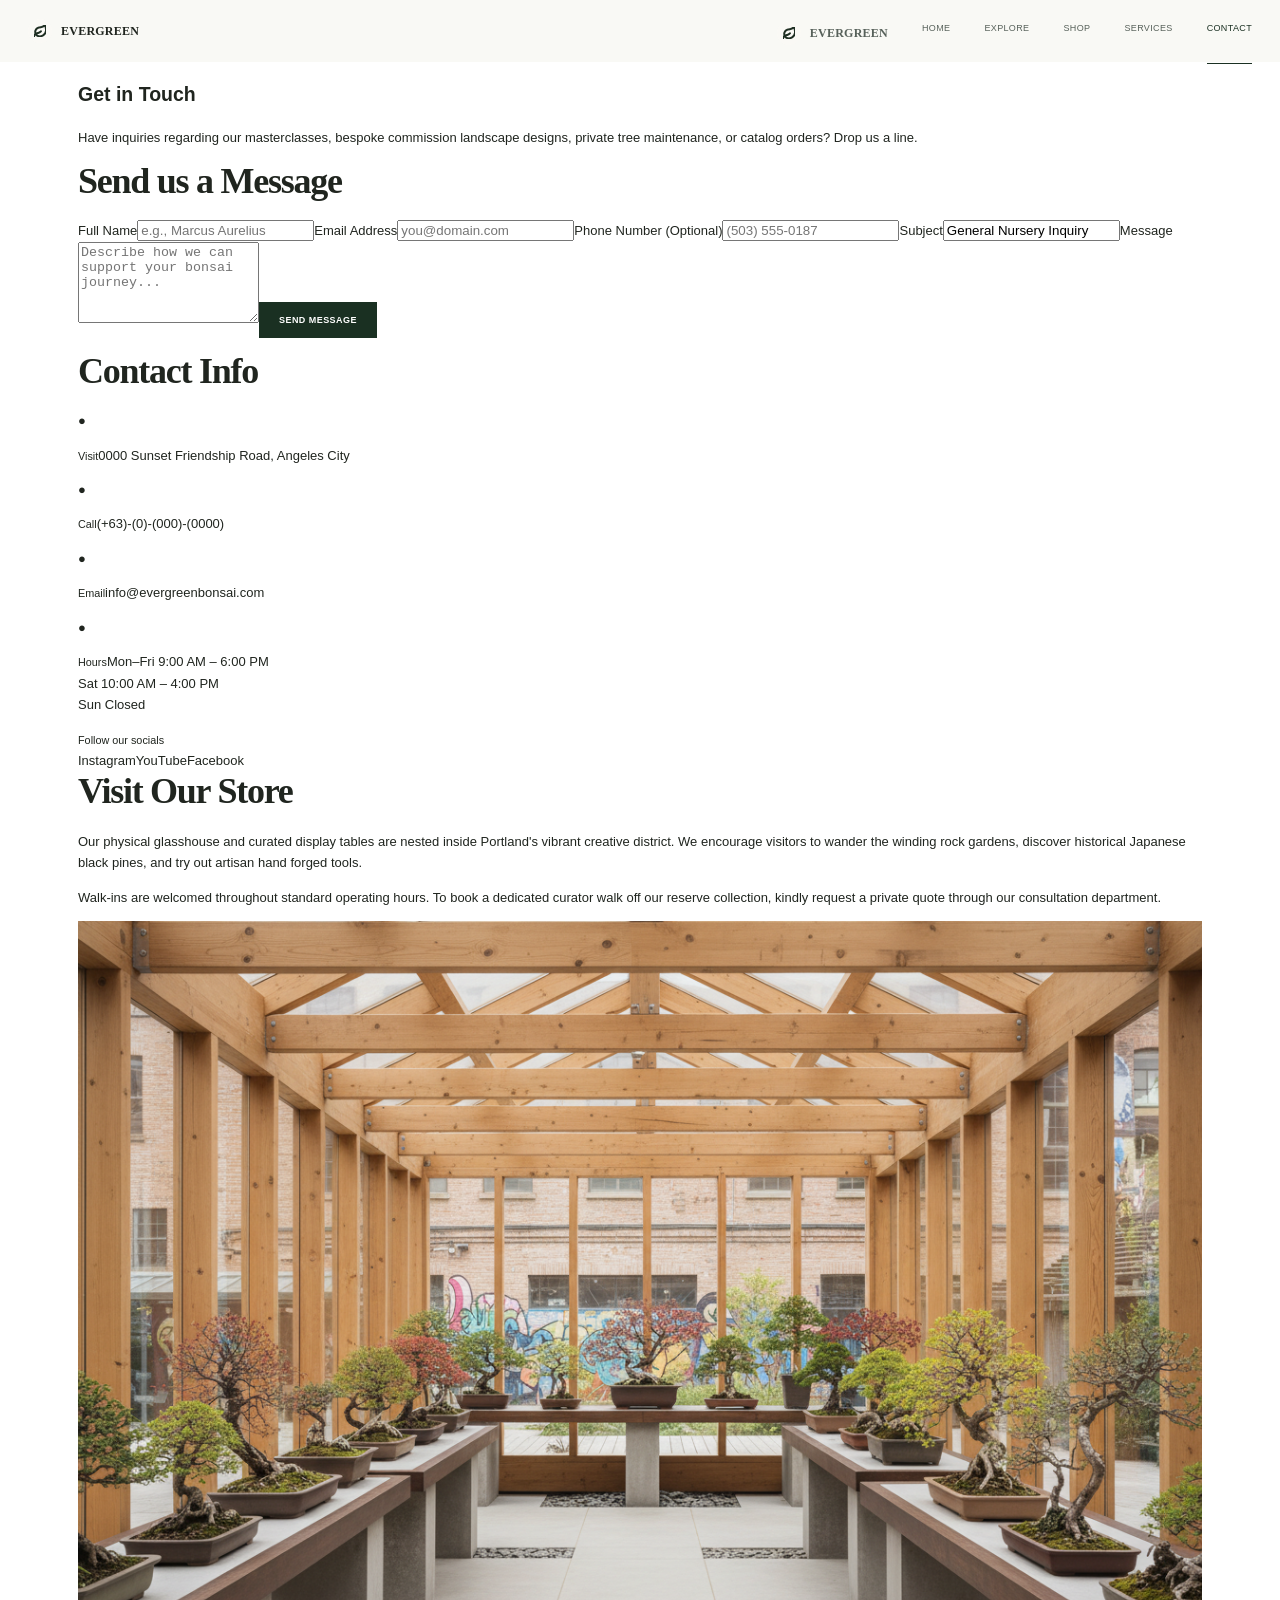
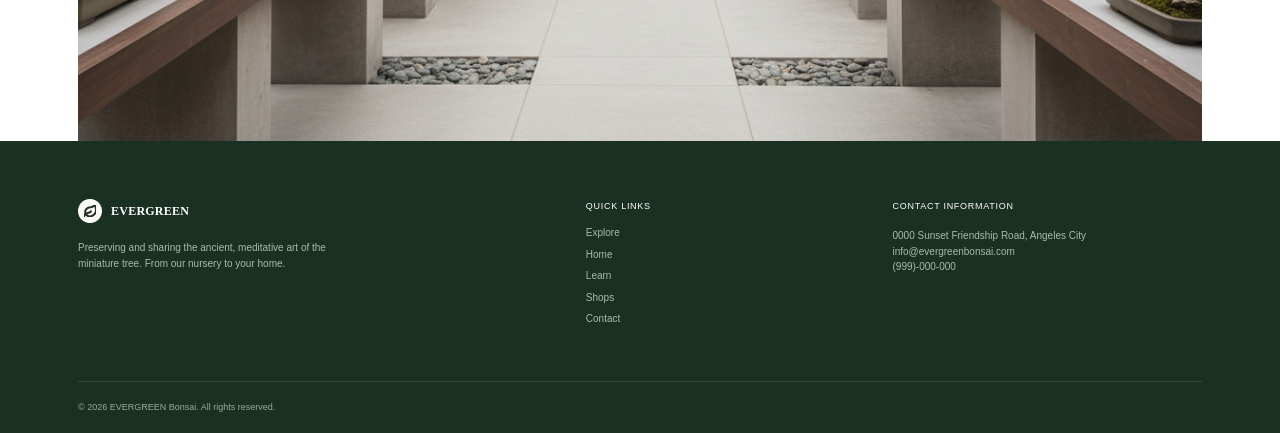
==== contact.html @ 4eb05528 "Add contact html file" ====
<!doctype html>
<html lang="en">
<head><meta charset="UTF-8"><meta name="viewport" content="width=device-width, initial-scale=1.0"><meta name="description" content="Contact Evergreen Bonsai."><title>Get in Touch — Evergreen</title><link rel="stylesheet" href="styles.css"></head>
<body class="catalog-page contact-page">
  <header class="site-header"><a class="brand" href="index.html#top"><img src="img/home/logo.png" alt=""><span>EVERGREEN</span></a><button class="menu-toggle" type="button" aria-expanded="false" aria-controls="main-nav"><span></span><span></span><span></span><span class="sr-only">Open menu</span></button><nav id="main-nav" class="main-nav"><a class="mobile-nav-brand brand" href="index.html#top"><img src="img/home/logo.png" alt=""><span>EVERGREEN</span></a><a href="index.html#top">Home</a><a href="explore.html">Explore</a><a href="shop.html">Shop</a><a href="services.html">Services</a><a class="active" href="contact.html">Contact</a></nav></header>
  <main>
    <section class="page-intro wrap contact-intro"><h1>Get in Touch</h1><p>Have inquiries regarding our masterclasses, bespoke commission landscape designs, private tree maintenance, or catalog orders? Drop us a line.</p></section>
    <section class="contact-main"><div class="wrap contact-grid">
      <form class="contact-form" id="contact-form"><h2>Send us a Message</h2><label for="name">Full Name</label><input id="name" name="name" type="text" placeholder="e.g., Marcus Aurelius" required><label for="email">Email Address</label><input id="email" name="email" type="email" placeholder="you@domain.com" required><label for="phone">Phone Number (Optional)</label><input id="phone" name="phone" type="tel" placeholder="(503) 555-0187"><label for="subject">Subject</label><input id="subject" name="subject" type="text" value="General Nursery Inquiry"><label for="message">Message</label><textarea id="message" name="message" rows="5" placeholder="Describe how we can support your bonsai journey..." required></textarea><button class="button button-primary" type="submit">Send message</button><p class="form-status" role="status" aria-live="polite"></p></form>
      <aside class="contact-info"><h2>Contact Info</h2><div><span>●</span><p><small>Visit</small>0000 Sunset Friendship Road, Angeles City</p></div><div><span>●</span><p><small>Call</small>(+63)-(0)-(000)-(0000)</p></div><div><span>●</span><p><small>Email</small>info@evergreenbonsai.com</p></div><div><span>●</span><p><small>Hours</small>Mon–Fri 9:00 AM – 6:00 PM<br>Sat 10:00 AM – 4:00 PM<br>Sun Closed</p></div><small class="social-label">Follow our socials</small><div class="socials"><a href="#contact-form">Instagram</a><a href="#contact-form">YouTube</a><a href="#contact-form">Facebook</a></div></aside>
    </div></section>
    <section class="visit-store"><div class="wrap visit-grid"><div><h2>Visit Our Store</h2><p>Our physical glasshouse and curated display tables are nested inside Portland's vibrant creative district. We encourage visitors to wander the winding rock gardens, discover historical Japanese black pines, and try out artisan hand forged tools.</p><p>Walk-ins are welcomed throughout standard operating hours. To book a dedicated curator walk off our reserve collection, kindly request a private quote through our consultation department.</p></div><img src="img/contact/Store.png" alt="Evergreen bonsai glasshouse store"></div></section>
  </main>
  <footer class="site-footer"><div class="wrap footer-grid"><div><a class="brand footer-brand" href="index.html#top"><img src="img/home/logo.png" alt=""><span>EVERGREEN</span></a><p>Preserving and sharing the ancient, meditative art of the miniature tree. From our nursery to your home.</p></div><div><h3>Quick links</h3><a href="explore.html">Explore</a><a href="index.html#top">Home</a><a href="services.html">Learn</a><a href="shop.html">Shops</a><a href="contact.html">Contact</a></div><div><h3>Contact information</h3><p>0000 Sunset Friendship Road, Angeles City<br>info@evergreenbonsai.com<br>(999)-000-000</p></div></div><div class="wrap footer-bottom"><span>© 2026 EVERGREEN Bonsai. All rights reserved.</span></div></footer>
  <script src="script.js"></script>
  <script>document.querySelector('#contact-form').addEventListener('submit', (event) => { event.preventDefault(); document.querySelector('.form-status').textContent = 'Thank you — your message is ready to be reviewed.'; });</script>
</body>
</html>
---- styles.css ----
:root{--green:#1a3022;--green-2:#263c2d;--ink:#20251f;--cream:#f4f1ea;--line:#deded5;--muted:#667069;--serif:"Playfair Display",Georgia,serif;--sans:"DM Sans",Arial,sans-serif}
*{box-sizing:border-box}html{scroll-behavior:smooth}body{margin:0;color:var(--ink);font:13px/1.65 var(--sans);background:#fff}img{display:block;max-width:100%}a{color:inherit;text-decoration:none}.wrap{width:min(1124px,calc(100% - 56px));margin-inline:auto}.sr-only{position:absolute;width:1px;height:1px;padding:0;margin:-1px;overflow:hidden;clip:rect(0,0,0,0);white-space:nowrap;border:0}
.site-header{height:62px;display:flex;align-items:center;justify-content:space-between;padding:0 max(28px,calc((100vw - 1240px)/2));background:#f9f9f5;position:relative;z-index:10}.brand{display:flex;align-items:center;gap:9px;font:700 12px var(--serif);letter-spacing:.02em}.brand-mark{display:grid;place-items:center;width:23px;height:23px;border-radius:50%;background:var(--green);color:#fff;font:700 13px var(--sans);transform:rotate(-45deg)}.main-nav{display:flex;gap:34px;text-transform:uppercase;font-size:9px;letter-spacing:.04em;color:#57615a}.main-nav a{padding:23px 0 18px;border-bottom:1px solid transparent}.main-nav a.active,.main-nav a:hover{color:var(--green);border-color:var(--green)}.menu-toggle{display:none;background:none;border:0}
.hero{height:440px;background:#4b504e;position:relative;overflow:hidden;color:#fff}.hero:after{content:"";position:absolute;inset:0;background:linear-gradient(90deg,rgba(16,23,19,.62),rgba(22,31,25,.05) 75%);z-index:1}.hero-content{position:relative;z-index:3;padding-top:104px}.eyebrow{text-transform:uppercase;letter-spacing:.13em;font-size:9px;color:#d1d8ce;margin:0 0 14px}.eyebrow.dark{color:#738276}.hero h1{font:700 clamp(42px,5vw,68px)/1 var(--serif);letter-spacing:-.045em;margin:0 0 19px}.hero-copy{max-width:415px;color:#e4e7e2;font-size:12px;line-height:1.55;margin:0 0 23px}.button-row{display:flex;gap:11px}.button{display:inline-flex;align-items:center;justify-content:center;text-transform:uppercase;letter-spacing:.05em;font-size:9px;font-weight:600;padding:12px 19px;min-height:36px}.button-primary{background:var(--green);color:#fff;border:1px solid var(--green)}.button-primary:hover{background:#2b4936}.button-outline-light{border:1px solid rgba(255,255,255,.55);color:#fff}.hero-image{position:absolute;z-index:2;right:4%;bottom:0;width:52%;height:91%;background:url("img/home/Home.jpg") center/cover no-repeat}.hero-chair{position:absolute;z-index:3;left:7%;bottom:-40px;width:185px;height:170px;background:rgba(220,222,221,.7);clip-path:polygon(0 0,70% 0,100% 100%,10% 100%)}.section{padding-block:80px}h2{font:700 clamp(27px,3vw,36px)/1.15 var(--serif);letter-spacing:-.035em;margin:0 0 18px}h3{font:700 14px/1.3 var(--serif);margin:0}.intro{display:grid;grid-template-columns:1.15fr .85fr;align-items:center;gap:90px;min-height:375px}.intro p:not(.eyebrow){max-width:535px;color:#4e574f;font-size:11px;line-height:1.7;margin:0 0 17px}.intro-tree{height:250px;display:grid;place-items:center}.intro-tree img{height:235px;object-fit:contain}
.section-tint{background:var(--cream)}.section-heading{margin-bottom:37px}.section-heading>p:last-child{color:#687268;margin:0;max-width:640px;font-size:11px}.centered{text-align:center}.centered>p:last-child{margin-inline:auto}.plants{padding-block:72px 82px}.plant-grid{display:grid;grid-template-columns:repeat(3,1fr);gap:20px}.plant-card,.product-card{background:#fff}.card-image{height:210px;overflow:hidden}.card-image img{width:100%;height:100%;object-fit:cover}.card-body{padding:14px 16px 16px}.card-title{display:flex;justify-content:space-between;align-items:center;gap:10px}.card-title span{background:var(--green);color:#fff;padding:4px 8px;font-size:8px}.card-body p{color:#6b736c;font-size:10px;line-height:1.5;margin:10px 0 0}.journey{padding-block:80px 89px}.steps{display:grid;grid-template-columns:repeat(3,1fr);gap:20px}.step{border:1px solid var(--line);padding:19px 20px 22px;min-height:125px}.step-number{display:grid;place-items:center;width:26px;height:26px;border-radius:50%;background:#edf2ed;color:var(--green);font-weight:600;margin-bottom:13px}.step p{font-size:10px;line-height:1.55;color:#6b736c;margin:9px 0 0}.shop{padding-block:71px 82px}.product-grid{display:grid;grid-template-columns:repeat(4,1fr);gap:12px}.product-card img{width:100%;height:145px;object-fit:cover}.product-card>div{position:relative;padding:12px 12px 14px;border:1px solid #e4e2dc;border-top:0}.product-card h3{font-size:11px}.product-card strong{position:absolute;right:12px;top:12px;font-size:11px}.product-card small{display:block;font-size:8px;text-transform:uppercase;margin-top:9px;color:#4c5c50}.services{display:grid;grid-template-columns:.9fr 1.1fr;gap:55px;align-items:center;padding-block:88px}.service-photo img{width:100%;height:390px;object-fit:cover}.service-copy h2{margin-bottom:23px}.service-list article{display:grid;grid-template-columns:20px 1fr;gap:8px;padding:14px 0;border-bottom:1px solid var(--line)}.service-list article:first-child{border-top:1px solid var(--line)}.service-list span{color:#627c67;font-size:13px}.service-list h3{font-size:12px}.service-list p{color:#717971;font-size:10px;line-height:1.4;margin:5px 0 0}
.cta{height:320px;position:relative;overflow:hidden;background:#667064;color:#fff;display:grid;place-items:center;text-align:center}.cta>img{position:absolute;inset:0;width:100%;height:100%;object-fit:cover;object-position:center 55%;opacity:.7}.cta-overlay{position:absolute;inset:0;background:rgba(35,49,39,.57);z-index:1}.cta-content{position:relative;z-index:2;max-width:500px;padding:30px}.cta h2{font-size:37px;margin-bottom:12px}.cta p:not(.eyebrow){font-size:11px;line-height:1.5;color:#e4e9e3;margin:0 auto 19px}.site-footer{background:var(--green);color:#dce4db;padding-top:58px}.footer-grid{display:grid;grid-template-columns:1.35fr .7fr 1fr;gap:90px;padding-bottom:48px}.footer-brand{color:#fff}.footer-grid p{color:#acb9ad;font-size:10px;line-height:1.55;max-width:280px;margin-top:17px}.footer-grid h3{text-transform:uppercase;font:500 9px var(--sans);letter-spacing:.08em;color:#fff;margin:2px 0 14px}.footer-grid>div:nth-child(2) a{display:block;color:#acb9ad;font-size:10px;margin:5px 0}.footer-bottom{border-top:1px solid rgba(255,255,255,.1);display:flex;justify-content:space-between;padding-block:18px;color:#9ba99d;font-size:9px}.reveal{opacity:0;transform:translateY(18px);transition:opacity .65s ease,transform .65s ease}.reveal.visible{opacity:1;transform:none}
@media(max-width:800px){.wrap{width:min(100% - 40px,580px)}.site-header{height:58px;padding-inline:20px}.menu-toggle{display:flex;flex-direction:column;gap:4px;padding:8px;cursor:pointer}.menu-toggle span:not(.sr-only){width:21px;height:1px;background:var(--green)}.main-nav{display:none;position:absolute;top:58px;left:0;right:0;padding:10px 20px 17px;background:#f9f9f5;box-shadow:0 8px 16px #0001;flex-direction:column;gap:0}.main-nav.open{display:flex}.main-nav a{padding:10px 0}.hero{height:580px}.hero-image{width:100%;height:61%;right:0;opacity:.9}.hero-content{padding-top:70px}.hero-chair{left:-25px}.intro{grid-template-columns:1fr;gap:20px;padding-block:62px}.intro-tree{height:200px}.intro-tree img{height:200px}.section{padding-block:62px}.plants{padding-block:58px 66px}.plant-grid,.steps{grid-template-columns:1fr;gap:16px}.card-image{height:250px}.journey{padding-block:63px}.product-grid{grid-template-columns:repeat(2,1fr);gap:13px}.product-card img{height:155px}.services{grid-template-columns:1fr;gap:35px;padding-block:63px}.service-photo img{height:300px}.cta{height:345px}.footer-grid{grid-template-columns:1fr 1fr;gap:35px}.footer-grid>div:first-child{grid-column:1/-1}.footer-bottom{gap:10px;flex-direction:column}}
@media(max-width:420px){h2{font-size:28px}.hero h1{font-size:46px}.hero-copy{max-width:310px}.product-grid{grid-template-columns:1fr}.product-card img{height:190px}.footer-grid{grid-template-columns:1fr}.footer-grid>div:first-child{grid-column:auto}.footer-bottom{font-size:8px}}
.explore-page{background:#faf9f5}.explore-heading{padding-block:73px 34px}.explore-heading h1{font:700 clamp(31px,4vw,40px)/1.15 var(--serif);letter-spacing:-.035em;margin:0 0 10px}.explore-heading>p:last-child{color:#687268;font-size:12px;margin:0;max-width:980px}.explore-catalog{border-top:1px solid #ebe9e2;background:#f4f2ec;padding-block:0 63px}.filter-bar{display:flex;gap:12px;padding-block:24px 55px}.filter-button{border:1px solid #d8d7d1;background:#fff;border-radius:2px;padding:9px 18px;font:500 10px var(--sans);cursor:pointer}.filter-button:hover,.filter-button.active{background:var(--green);color:#fff;border-color:var(--green)}.species-grid{display:grid;grid-template-columns:repeat(4,1fr);gap:25px 23px}.species-card{background:#fff;border:1px solid #dddcd6;border-radius:6px;overflow:hidden}.species-card[hidden]{display:none}.species-card>img{width:100%;height:218px;object-fit:cover}.species-card>div{padding:19px 18px 16px}.species-card h2{font:700 15px/1.25 var(--serif);letter-spacing:0;margin:0 0 10px}.species-card p{font-size:10px;line-height:1.55;color:#6a736b;min-height:64px;margin:0 0 14px}.species-card a{display:block;border-top:1px solid #e7e5df;padding-top:13px;font-size:9px;font-weight:600}.species-card a span{font-size:15px;vertical-align:-1px;margin-left:4px}.explore-page .site-footer{padding-top:58px}.explore-page .footer-grid{grid-template-columns:1.35fr .7fr .7fr 1.25fr}.explore-page .footer-grid>div:nth-child(3) a{display:block;color:#acb9ad;font-size:10px;margin:5px 0}
@media(max-width:800px){.explore-heading{padding-block:55px 30px}.filter-bar{padding-bottom:35px;overflow-x:auto}.filter-button{white-space:nowrap}.species-grid{grid-template-columns:repeat(2,1fr);gap:16px}.species-card>img{height:210px}.explore-page .footer-grid{grid-template-columns:1fr 1fr}.explore-page .footer-grid>div:first-child{grid-column:1/-1}}
@media(max-width:520px){.species-grid{grid-template-columns:1fr}.species-card>img{height:250px}.explore-page .footer-grid{grid-template-columns:1fr}.explore-page .footer-grid>div:first-child{grid-column:auto}}
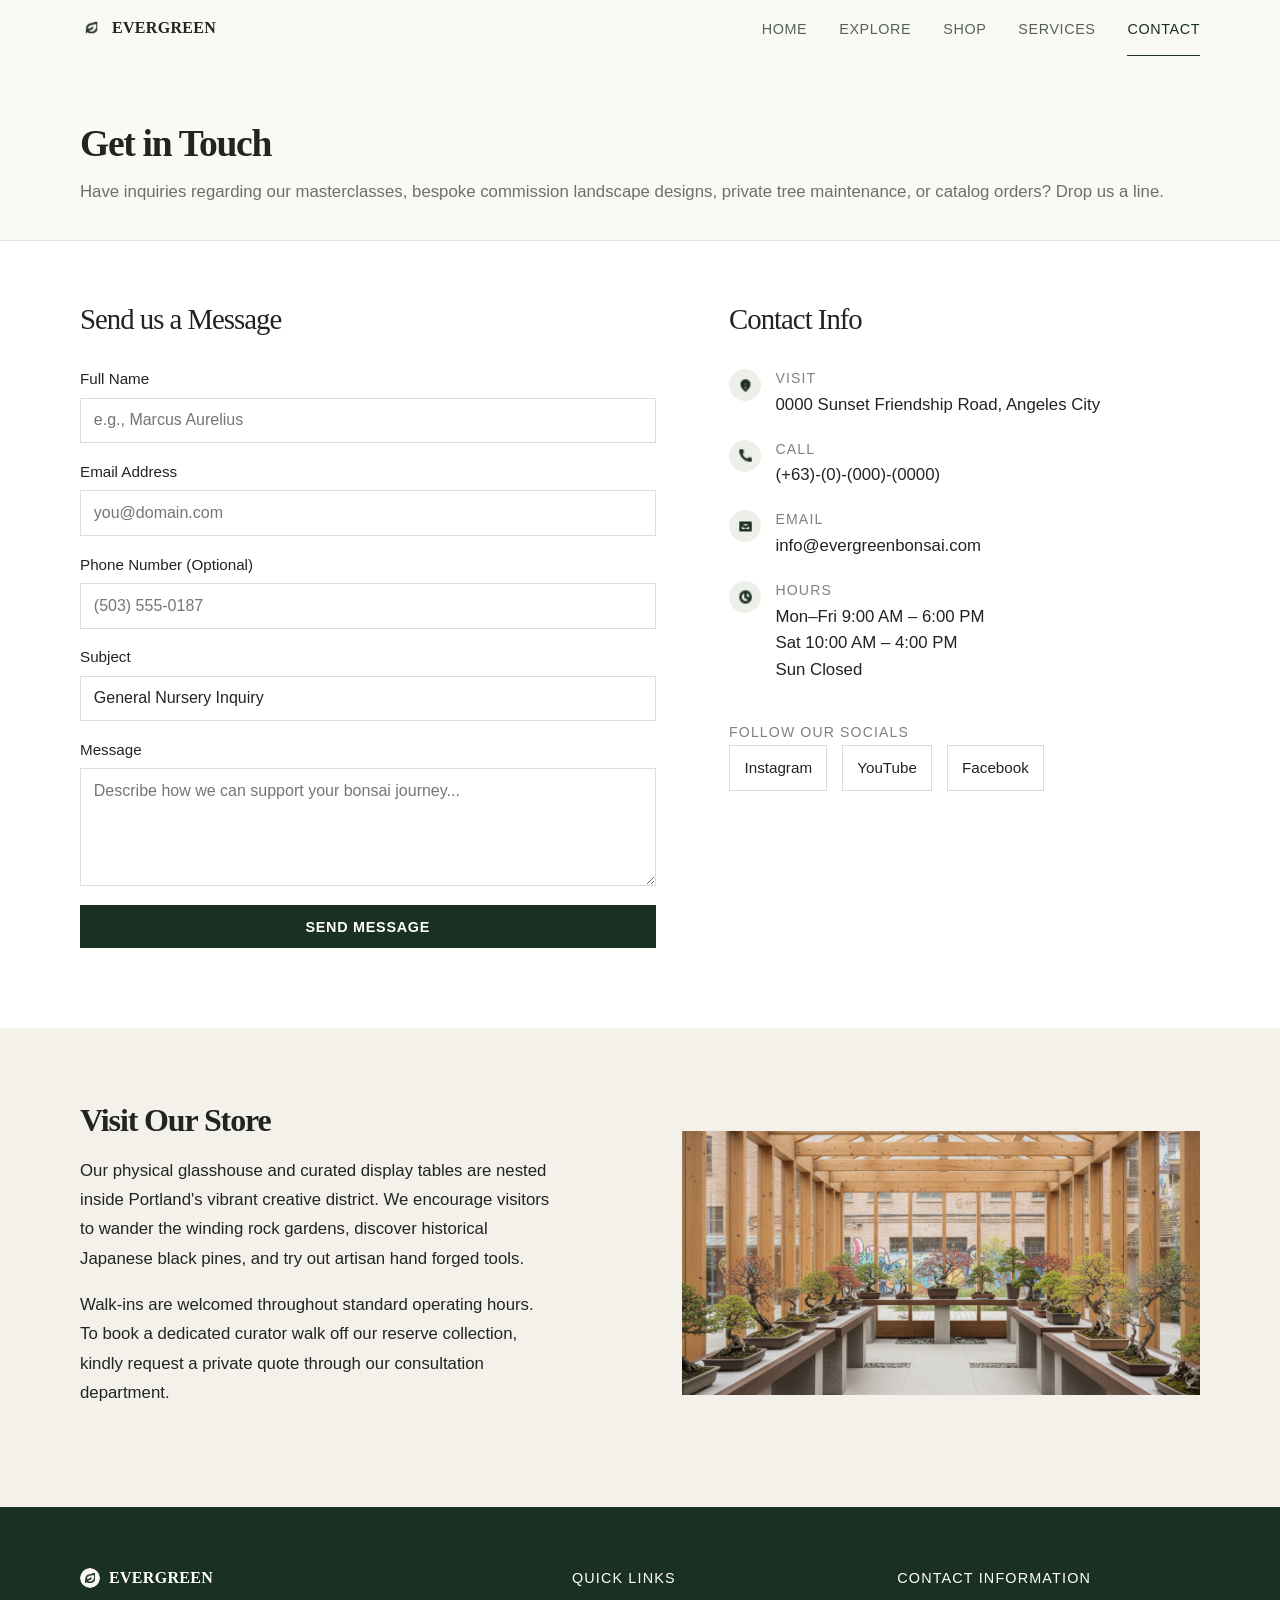
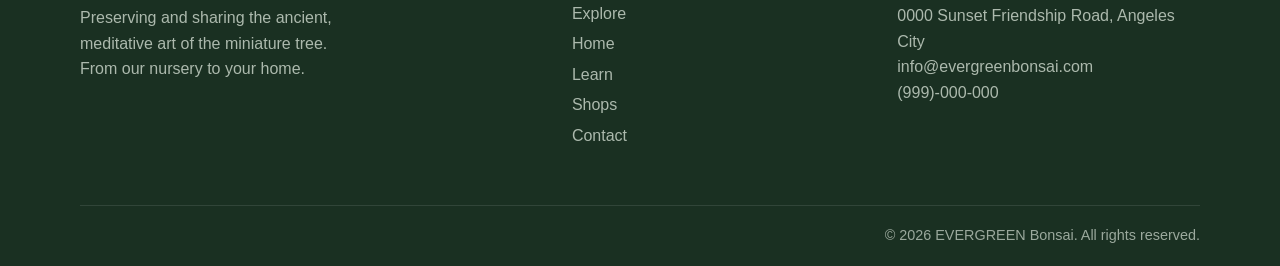
==== commit d938012f: "Add contact html file" ====
--- a/contact.html
+++ b/contact.html
@@ -7,11 +7,11 @@
     <section class="page-intro wrap contact-intro"><h1>Get in Touch</h1><p>Have inquiries regarding our masterclasses, bespoke commission landscape designs, private tree maintenance, or catalog orders? Drop us a line.</p></section>
     <section class="contact-main"><div class="wrap contact-grid">
       <form class="contact-form" id="contact-form"><h2>Send us a Message</h2><label for="name">Full Name</label><input id="name" name="name" type="text" placeholder="e.g., Marcus Aurelius" required><label for="email">Email Address</label><input id="email" name="email" type="email" placeholder="you@domain.com" required><label for="phone">Phone Number (Optional)</label><input id="phone" name="phone" type="tel" placeholder="(503) 555-0187"><label for="subject">Subject</label><input id="subject" name="subject" type="text" value="General Nursery Inquiry"><label for="message">Message</label><textarea id="message" name="message" rows="5" placeholder="Describe how we can support your bonsai journey..." required></textarea><button class="button button-primary" type="submit">Send message</button><p class="form-status" role="status" aria-live="polite"></p></form>
-      <aside class="contact-info"><h2>Contact Info</h2><div><span>●</span><p><small>Visit</small>0000 Sunset Friendship Road, Angeles City</p></div><div><span>●</span><p><small>Call</small>(+63)-(0)-(000)-(0000)</p></div><div><span>●</span><p><small>Email</small>info@evergreenbonsai.com</p></div><div><span>●</span><p><small>Hours</small>Mon–Fri 9:00 AM – 6:00 PM<br>Sat 10:00 AM – 4:00 PM<br>Sun Closed</p></div><small class="social-label">Follow our socials</small><div class="socials"><a href="#contact-form">Instagram</a><a href="#contact-form">YouTube</a><a href="#contact-form">Facebook</a></div></aside>
+      <aside class="contact-info"><h2>Contact Info</h2><div><span><img src="img/assets/Visit.png" alt="" aria-hidden="true"></span><p><small>Visit</small>0000 Sunset Friendship Road, Angeles City</p></div><div><span><img src="img/assets/phone.png" alt="" aria-hidden="true"></span><p><small>Call</small>(+63)-(0)-(000)-(0000)</p></div><div><span><img src="img/assets/mail.png" alt="" aria-hidden="true"></span><p><small>Email</small>info@evergreenbonsai.com</p></div><div><span><img src="img/assets/clock.png" alt="" aria-hidden="true"></span><p><small>Hours</small>Mon–Fri 9:00 AM – 6:00 PM<br>Sat 10:00 AM – 4:00 PM<br>Sun Closed</p></div><small class="social-label">Follow our socials</small><div class="socials"><a href="#contact-form">Instagram</a><a href="#contact-form">YouTube</a><a href="#contact-form">Facebook</a></div></aside>
     </div></section>
     <section class="visit-store"><div class="wrap visit-grid"><div><h2>Visit Our Store</h2><p>Our physical glasshouse and curated display tables are nested inside Portland's vibrant creative district. We encourage visitors to wander the winding rock gardens, discover historical Japanese black pines, and try out artisan hand forged tools.</p><p>Walk-ins are welcomed throughout standard operating hours. To book a dedicated curator walk off our reserve collection, kindly request a private quote through our consultation department.</p></div><img src="img/contact/Store.png" alt="Evergreen bonsai glasshouse store"></div></section>
   </main>
-  <footer class="site-footer"><div class="wrap footer-grid"><div><a class="brand footer-brand" href="index.html#top"><img src="img/home/logo.png" alt=""><span>EVERGREEN</span></a><p>Preserving and sharing the ancient, meditative art of the miniature tree. From our nursery to your home.</p></div><div><h3>Quick links</h3><a href="explore.html">Explore</a><a href="index.html#top">Home</a><a href="services.html">Learn</a><a href="shop.html">Shops</a><a href="contact.html">Contact</a></div><div><h3>Contact information</h3><p>0000 Sunset Friendship Road, Angeles City<br>info@evergreenbonsai.com<br>(999)-000-000</p></div></div><div class="wrap footer-bottom"><span>© 2026 EVERGREEN Bonsai. All rights reserved.</span></div></footer>
+  <footer class="site-footer"><div class="wrap footer-grid"><div><a class="brand footer-brand" href="index.html#top"><img src="img/home/logo.png" alt=""><span>EVERGREEN</span></a><p>Preserving and sharing the ancient, meditative art of the miniature tree. From our nursery to your home.</p></div><div><h3>Quick links</h3><a href="explore.html">Explore</a><a href="index.html#top">Home</a><a href="services.html">Learn</a><a href="shop.html">Shops</a><a href="contact.html">Contact</a></div><div><h3>Contact information</h3><p>0000 Sunset Friendship Road, Angeles City<br>info@evergreenbonsai.com<br>(999)-000-000</p></div></div><div class="wrap footer-bottom"><span>© <span id="year">2026</span> EVERGREEN Bonsai. All rights reserved.</span></div></footer>
   <script src="script.js"></script>
   <script>document.querySelector('#contact-form').addEventListener('submit', (event) => { event.preventDefault(); document.querySelector('.form-status').textContent = 'Thank you — your message is ready to be reviewed.'; });</script>
 </body>
--- a/styles.css
+++ b/styles.css
@@ -1,11 +1,101 @@
 :root{--green:#1a3022;--green-2:#263c2d;--ink:#20251f;--cream:#f4f1ea;--line:#deded5;--muted:#667069;--serif:"Playfair Display",Georgia,serif;--sans:"DM Sans",Arial,sans-serif}
 *{box-sizing:border-box}html{scroll-behavior:smooth}body{margin:0;color:var(--ink);font:13px/1.65 var(--sans);background:#fff}img{display:block;max-width:100%}a{color:inherit;text-decoration:none}.wrap{width:min(1124px,calc(100% - 56px));margin-inline:auto}.sr-only{position:absolute;width:1px;height:1px;padding:0;margin:-1px;overflow:hidden;clip:rect(0,0,0,0);white-space:nowrap;border:0}
 .site-header{height:62px;display:flex;align-items:center;justify-content:space-between;padding:0 max(28px,calc((100vw - 1240px)/2));background:#f9f9f5;position:relative;z-index:10}.brand{display:flex;align-items:center;gap:9px;font:700 12px var(--serif);letter-spacing:.02em}.brand-mark{display:grid;place-items:center;width:23px;height:23px;border-radius:50%;background:var(--green);color:#fff;font:700 13px var(--sans);transform:rotate(-45deg)}.main-nav{display:flex;gap:34px;text-transform:uppercase;font-size:9px;letter-spacing:.04em;color:#57615a}.main-nav a{padding:23px 0 18px;border-bottom:1px solid transparent}.main-nav a.active,.main-nav a:hover{color:var(--green);border-color:var(--green)}.menu-toggle{display:none;background:none;border:0}
-.hero{height:440px;background:#4b504e;position:relative;overflow:hidden;color:#fff}.hero:after{content:"";position:absolute;inset:0;background:linear-gradient(90deg,rgba(16,23,19,.62),rgba(22,31,25,.05) 75%);z-index:1}.hero-content{position:relative;z-index:3;padding-top:104px}.eyebrow{text-transform:uppercase;letter-spacing:.13em;font-size:9px;color:#d1d8ce;margin:0 0 14px}.eyebrow.dark{color:#738276}.hero h1{font:700 clamp(42px,5vw,68px)/1 var(--serif);letter-spacing:-.045em;margin:0 0 19px}.hero-copy{max-width:415px;color:#e4e7e2;font-size:12px;line-height:1.55;margin:0 0 23px}.button-row{display:flex;gap:11px}.button{display:inline-flex;align-items:center;justify-content:center;text-transform:uppercase;letter-spacing:.05em;font-size:9px;font-weight:600;padding:12px 19px;min-height:36px}.button-primary{background:var(--green);color:#fff;border:1px solid var(--green)}.button-primary:hover{background:#2b4936}.button-outline-light{border:1px solid rgba(255,255,255,.55);color:#fff}.hero-image{position:absolute;z-index:2;right:4%;bottom:0;width:52%;height:91%;background:url("img/home/Home.jpg") center/cover no-repeat}.hero-chair{position:absolute;z-index:3;left:7%;bottom:-40px;width:185px;height:170px;background:rgba(220,222,221,.7);clip-path:polygon(0 0,70% 0,100% 100%,10% 100%)}.section{padding-block:80px}h2{font:700 clamp(27px,3vw,36px)/1.15 var(--serif);letter-spacing:-.035em;margin:0 0 18px}h3{font:700 14px/1.3 var(--serif);margin:0}.intro{display:grid;grid-template-columns:1.15fr .85fr;align-items:center;gap:90px;min-height:375px}.intro p:not(.eyebrow){max-width:535px;color:#4e574f;font-size:11px;line-height:1.7;margin:0 0 17px}.intro-tree{height:250px;display:grid;place-items:center}.intro-tree img{height:235px;object-fit:contain}
-.section-tint{background:var(--cream)}.section-heading{margin-bottom:37px}.section-heading>p:last-child{color:#687268;margin:0;max-width:640px;font-size:11px}.centered{text-align:center}.centered>p:last-child{margin-inline:auto}.plants{padding-block:72px 82px}.plant-grid{display:grid;grid-template-columns:repeat(3,1fr);gap:20px}.plant-card,.product-card{background:#fff}.card-image{height:210px;overflow:hidden}.card-image img{width:100%;height:100%;object-fit:cover}.card-body{padding:14px 16px 16px}.card-title{display:flex;justify-content:space-between;align-items:center;gap:10px}.card-title span{background:var(--green);color:#fff;padding:4px 8px;font-size:8px}.card-body p{color:#6b736c;font-size:10px;line-height:1.5;margin:10px 0 0}.journey{padding-block:80px 89px}.steps{display:grid;grid-template-columns:repeat(3,1fr);gap:20px}.step{border:1px solid var(--line);padding:19px 20px 22px;min-height:125px}.step-number{display:grid;place-items:center;width:26px;height:26px;border-radius:50%;background:#edf2ed;color:var(--green);font-weight:600;margin-bottom:13px}.step p{font-size:10px;line-height:1.55;color:#6b736c;margin:9px 0 0}.shop{padding-block:71px 82px}.product-grid{display:grid;grid-template-columns:repeat(4,1fr);gap:12px}.product-card img{width:100%;height:145px;object-fit:cover}.product-card>div{position:relative;padding:12px 12px 14px;border:1px solid #e4e2dc;border-top:0}.product-card h3{font-size:11px}.product-card strong{position:absolute;right:12px;top:12px;font-size:11px}.product-card small{display:block;font-size:8px;text-transform:uppercase;margin-top:9px;color:#4c5c50}.services{display:grid;grid-template-columns:.9fr 1.1fr;gap:55px;align-items:center;padding-block:88px}.service-photo img{width:100%;height:390px;object-fit:cover}.service-copy h2{margin-bottom:23px}.service-list article{display:grid;grid-template-columns:20px 1fr;gap:8px;padding:14px 0;border-bottom:1px solid var(--line)}.service-list article:first-child{border-top:1px solid var(--line)}.service-list span{color:#627c67;font-size:13px}.service-list h3{font-size:12px}.service-list p{color:#717971;font-size:10px;line-height:1.4;margin:5px 0 0}
-.cta{height:320px;position:relative;overflow:hidden;background:#667064;color:#fff;display:grid;place-items:center;text-align:center}.cta>img{position:absolute;inset:0;width:100%;height:100%;object-fit:cover;object-position:center 55%;opacity:.7}.cta-overlay{position:absolute;inset:0;background:rgba(35,49,39,.57);z-index:1}.cta-content{position:relative;z-index:2;max-width:500px;padding:30px}.cta h2{font-size:37px;margin-bottom:12px}.cta p:not(.eyebrow){font-size:11px;line-height:1.5;color:#e4e9e3;margin:0 auto 19px}.site-footer{background:var(--green);color:#dce4db;padding-top:58px}.footer-grid{display:grid;grid-template-columns:1.35fr .7fr 1fr;gap:90px;padding-bottom:48px}.footer-brand{color:#fff}.footer-grid p{color:#acb9ad;font-size:10px;line-height:1.55;max-width:280px;margin-top:17px}.footer-grid h3{text-transform:uppercase;font:500 9px var(--sans);letter-spacing:.08em;color:#fff;margin:2px 0 14px}.footer-grid>div:nth-child(2) a{display:block;color:#acb9ad;font-size:10px;margin:5px 0}.footer-bottom{border-top:1px solid rgba(255,255,255,.1);display:flex;justify-content:space-between;padding-block:18px;color:#9ba99d;font-size:9px}.reveal{opacity:0;transform:translateY(18px);transition:opacity .65s ease,transform .65s ease}.reveal.visible{opacity:1;transform:none}
-@media(max-width:800px){.wrap{width:min(100% - 40px,580px)}.site-header{height:58px;padding-inline:20px}.menu-toggle{display:flex;flex-direction:column;gap:4px;padding:8px;cursor:pointer}.menu-toggle span:not(.sr-only){width:21px;height:1px;background:var(--green)}.main-nav{display:none;position:absolute;top:58px;left:0;right:0;padding:10px 20px 17px;background:#f9f9f5;box-shadow:0 8px 16px #0001;flex-direction:column;gap:0}.main-nav.open{display:flex}.main-nav a{padding:10px 0}.hero{height:580px}.hero-image{width:100%;height:61%;right:0;opacity:.9}.hero-content{padding-top:70px}.hero-chair{left:-25px}.intro{grid-template-columns:1fr;gap:20px;padding-block:62px}.intro-tree{height:200px}.intro-tree img{height:200px}.section{padding-block:62px}.plants{padding-block:58px 66px}.plant-grid,.steps{grid-template-columns:1fr;gap:16px}.card-image{height:250px}.journey{padding-block:63px}.product-grid{grid-template-columns:repeat(2,1fr);gap:13px}.product-card img{height:155px}.services{grid-template-columns:1fr;gap:35px;padding-block:63px}.service-photo img{height:300px}.cta{height:345px}.footer-grid{grid-template-columns:1fr 1fr;gap:35px}.footer-grid>div:first-child{grid-column:1/-1}.footer-bottom{gap:10px;flex-direction:column}}
+.hero{height:440px;background:#4b504e;position:relative;overflow:hidden;color:#fff}.hero:after{content:"";position:absolute;inset:0;background:linear-gradient(90deg,rgba(13,19,15,.72),rgba(25,33,28,.4) 42%,rgba(25,33,28,.06) 74%);z-index:1}.hero-content{position:relative;z-index:3;padding-top:104px}.eyebrow{text-transform:uppercase;letter-spacing:.13em;font-size:9px;color:#d1d8ce;margin:0 0 14px}.eyebrow.dark{color:#738276}.hero h1{font:700 clamp(42px,5vw,68px)/1 var(--serif);letter-spacing:-.045em;margin:0 0 19px}.hero-copy{max-width:470px;color:#e4e7e2;font-size:12px;line-height:1.55;margin:0 0 23px}.button-row{display:flex;gap:11px}.button{display:inline-flex;align-items:center;justify-content:center;text-transform:uppercase;letter-spacing:.05em;font-size:9px;font-weight:600;padding:12px 19px;min-height:36px}.button-primary{background:var(--green);color:#fff;border:1px solid var(--green)}.button-primary:hover{background:#2b4936}.button-outline-light{border:1px solid rgba(255,255,255,.55);color:#fff}.hero-image{position:absolute;z-index:0;inset:0;width:100%;height:100%;background:url("img/home/Home.jpg") center center/cover no-repeat}.hero-chair{display:none}.section{padding-block:80px}h2{font:700 clamp(27px,3vw,36px)/1.15 Georgia,serif;letter-spacing:-.035em;margin:0 0 18px}h3{font:700 14px/1.3 var(--serif);margin:0}.intro{display:grid;grid-template-columns:1.15fr .85fr;align-items:center;gap:90px;min-height:375px}.intro p:not(.eyebrow){max-width:535px;color:#4e574f;font-size:11px;line-height:1.7;margin:0 0 17px}.intro-tree{height:250px;display:grid;place-items:center}.intro-tree img{height:235px;object-fit:contain}
+.section-tint{background:var(--cream)}.section-heading{margin-bottom:37px}.section-heading>p:last-child{color:#687268;margin:0;max-width:640px;font-size:11px}.centered{text-align:center}.centered>p:last-child{margin-inline:auto}.plants{padding-block:72px 82px}.plant-grid{display:grid;grid-template-columns:repeat(3,1fr);gap:20px}.plant-card,.product-card{background:#fff}.card-image{height:210px;overflow:hidden}.card-image img{width:100%;height:100%;object-fit:cover}.card-body{padding:14px 16px 16px}.card-title{display:flex;justify-content:space-between;align-items:center;gap:10px}.card-title span{background:var(--green);color:#fff;padding:4px 8px;font-size:8px}.card-body p{color:#6b736c;font-size:10px;line-height:1.5;margin:10px 0 0}.journey{padding-block:80px 89px}.steps{display:grid;grid-template-columns:repeat(3,1fr);gap:20px}.step{border:1px solid var(--line);padding:19px 20px 22px;min-height:125px}.step-number{display:grid;place-items:center;width:26px;height:26px;border-radius:50%;background:#edf2ed;color:var(--green);font-weight:600;margin-bottom:13px}.step p{font-size:10px;line-height:1.55;color:#6b736c;margin:9px 0 0}.shop{padding-block:71px 82px}.product-grid{display:grid;grid-template-columns:repeat(4,1fr);gap:12px}.product-card img{width:100%;height:145px;object-fit:cover}.product-card>div{position:relative;padding:12px 12px 14px;border:1px solid #e4e2dc;border-top:0}.product-card h3{font-size:11px}.product-card strong{position:absolute;right:12px;top:12px;font-size:11px}.product-card small{display:block;font-size:8px;text-transform:uppercase;margin-top:9px;color:#4c5c50}.services{display:grid;grid-template-columns:.95fr 1.05fr;gap:clamp(30px,4.5vw,65px);align-items:center;padding-block:88px}.service-photo{overflow:hidden;border-radius:8px}.service-photo img{width:100%;height:auto;aspect-ratio:4/3;object-fit:cover;border-radius:8px;display:block}.service-copy h2{margin:0 0 24px;font:700 clamp(26px,3vw,36px)/1.15 Georgia,serif;letter-spacing:-.035em}.service-list article{padding:16px 0;border-bottom:1px solid var(--line)}.service-list h3{font:700 15px/1.3 var(--serif);margin:0 0 6px;color:var(--ink)}.service-list p{color:#687268;font-size:11px;line-height:1.55;margin:0}
+.cta{height:390px;position:relative;overflow:hidden;background:#687064;color:#fff;display:grid;place-items:center;text-align:center}.cta>img{position:absolute;inset:0;width:100%;height:100%;object-fit:cover;object-position:center 48%;opacity:.82}.cta-overlay{position:absolute;inset:0;background:rgba(36,49,39,.5);z-index:1}.cta-content{position:relative;z-index:2;max-width:560px;padding:30px}.cta h2{font-size:37px;margin-bottom:12px}.cta p:not(.eyebrow){font-size:11px;line-height:1.6;color:#e4e9e3;margin:0 auto 22px}.site-footer{background:var(--green);color:#dce4db;padding-top:58px}.footer-grid{display:grid;grid-template-columns:1.35fr .7fr 1fr;gap:90px;padding-bottom:48px}.footer-brand{color:#fff}.footer-grid p{color:#acb9ad;font-size:10px;line-height:1.55;max-width:280px;margin-top:17px}.footer-grid h3{text-transform:uppercase;font:500 9px var(--sans);letter-spacing:.08em;color:#fff;margin:2px 0 14px}.footer-grid>div:nth-child(2) a{display:block;color:#acb9ad;font-size:10px;margin:5px 0}.footer-bottom{border-top:1px solid rgba(255,255,255,.1);display:flex;justify-content:flex-end;align-items:center;text-align:right;padding-block:18px;color:#9ba99d;font-size:9px}.reveal{opacity:0;transform:translateY(18px);transition:opacity .65s ease,transform .65s ease}.reveal.visible{opacity:1;transform:none}
+.brand img{width:23px;height:23px;object-fit:contain;border-radius:50%}.mobile-nav-brand{display:none}.footer-brand img{width:20px;height:20px}.service-heading{margin-bottom:27px}.service-heading>p:last-child{color:#687268;font-size:11px;margin:0}.service-grid{display:grid;grid-template-columns:repeat(3,1fr);gap:18px}.service-card{border:1px solid var(--line);background:#fff}.service-card>img{width:100%;height:185px;object-fit:cover}.service-card>div{padding:17px 17px 18px}.service-card span{color:#627c67;font-size:13px}.service-card h3{font-size:13px;margin-top:8px}.service-card p{color:#717971;font-size:10px;line-height:1.5;margin:7px 0 0}
+@media(max-width:800px){.wrap{width:min(100% - 40px,580px)}.site-header{height:58px;padding-inline:20px}.menu-toggle{display:flex;flex-direction:column;gap:4px;padding:8px;cursor:pointer}.menu-toggle span:not(.sr-only){width:21px;height:1px;background:var(--green)}.main-nav{display:none;position:absolute;top:58px;left:0;right:0;padding:10px 20px 17px;background:#f9f9f5;box-shadow:0 8px 16px #0001;flex-direction:column;gap:0}.main-nav.open{display:flex}.main-nav a{padding:10px 0}.hero{height:580px}.hero:after{background:linear-gradient(180deg,rgba(13,19,15,.78),rgba(25,33,28,.46) 48%,rgba(25,33,28,.16))}.hero-image{inset:0;width:100%;height:100%;right:auto;opacity:1;background-position:62% center}.hero-content{padding-top:70px}.intro{grid-template-columns:1fr;gap:20px;padding-block:62px}.intro-tree{height:200px}.intro-tree img{height:200px}.section{padding-block:62px}.plants{padding-block:58px 66px}.plant-grid,.steps{grid-template-columns:1fr;gap:16px}.card-image{height:250px}.journey{padding-block:63px}.product-grid{grid-template-columns:repeat(2,1fr);gap:13px}.product-card img{height:155px}.services{grid-template-columns:1fr;gap:35px;padding-block:63px}.service-photo img{height:300px}.cta{height:360px}.cta>img{object-position:60% center}.footer-grid{grid-template-columns:1fr 1fr;gap:35px}.footer-grid>div:first-child{grid-column:1/-1}.footer-bottom{gap:10px;align-items:flex-end;text-align:right}}
 @media(max-width:420px){h2{font-size:28px}.hero h1{font-size:46px}.hero-copy{max-width:310px}.product-grid{grid-template-columns:1fr}.product-card img{height:190px}.footer-grid{grid-template-columns:1fr}.footer-grid>div:first-child{grid-column:auto}.footer-bottom{font-size:8px}}
-.explore-page{background:#faf9f5}.explore-heading{padding-block:73px 34px}.explore-heading h1{font:700 clamp(31px,4vw,40px)/1.15 var(--serif);letter-spacing:-.035em;margin:0 0 10px}.explore-heading>p:last-child{color:#687268;font-size:12px;margin:0;max-width:980px}.explore-catalog{border-top:1px solid #ebe9e2;background:#f4f2ec;padding-block:0 63px}.filter-bar{display:flex;gap:12px;padding-block:24px 55px}.filter-button{border:1px solid #d8d7d1;background:#fff;border-radius:2px;padding:9px 18px;font:500 10px var(--sans);cursor:pointer}.filter-button:hover,.filter-button.active{background:var(--green);color:#fff;border-color:var(--green)}.species-grid{display:grid;grid-template-columns:repeat(4,1fr);gap:25px 23px}.species-card{background:#fff;border:1px solid #dddcd6;border-radius:6px;overflow:hidden}.species-card[hidden]{display:none}.species-card>img{width:100%;height:218px;object-fit:cover}.species-card>div{padding:19px 18px 16px}.species-card h2{font:700 15px/1.25 var(--serif);letter-spacing:0;margin:0 0 10px}.species-card p{font-size:10px;line-height:1.55;color:#6a736b;min-height:64px;margin:0 0 14px}.species-card a{display:block;border-top:1px solid #e7e5df;padding-top:13px;font-size:9px;font-weight:600}.species-card a span{font-size:15px;vertical-align:-1px;margin-left:4px}.explore-page .site-footer{padding-top:58px}.explore-page .footer-grid{grid-template-columns:1.35fr .7fr .7fr 1.25fr}.explore-page .footer-grid>div:nth-child(3) a{display:block;color:#acb9ad;font-size:10px;margin:5px 0}
+.explore-page{background:#faf9f5}.explore-heading{padding-block:73px 34px}.explore-heading h1{font:700 clamp(31px,4vw,40px)/1.15 Georgia,serif;letter-spacing:-.035em;margin:0 0 10px}.explore-heading>p:last-child{color:#687268;font-size:12px;margin:0;max-width:980px}.explore-catalog{border-top:1px solid #ebe9e2;background:#f4f2ec;padding-block:0 63px}.filter-bar{display:flex;gap:12px;padding-block:24px 55px}.filter-button{border:1px solid #d8d7d1;background:#fff;border-radius:2px;padding:9px 18px;font:500 10px var(--sans);cursor:pointer}.filter-button:hover,.filter-button.active{background:var(--green);color:#fff;border-color:var(--green)}.species-grid{display:grid;grid-template-columns:repeat(4,1fr);gap:25px 23px}.species-card{background:#fff;border:1px solid #dddcd6;border-radius:6px;overflow:hidden}.species-card[hidden]{display:none}.species-card>img{width:100%;height:218px;object-fit:cover}.species-card>div{padding:19px 18px 16px}.species-card h2{font:700 15px/1.25 var(--serif);letter-spacing:0;margin:0 0 10px}.species-card p{font-size:10px;line-height:1.55;color:#6a736b;min-height:64px;margin:0 0 14px}.species-card a{display:block;border-top:1px solid #e7e5df;padding-top:13px;font-size:9px;font-weight:600}.species-card a span{font-size:15px;vertical-align:-1px;margin-left:4px}.explore-page .site-footer{padding-top:58px}.explore-page .footer-grid{grid-template-columns:1.35fr .7fr .7fr 1.25fr}.explore-page .footer-grid>div:nth-child(3) a{display:block;color:#acb9ad;font-size:10px;margin:5px 0}
 @media(max-width:800px){.explore-heading{padding-block:55px 30px}.filter-bar{padding-bottom:35px;overflow-x:auto}.filter-button{white-space:nowrap}.species-grid{grid-template-columns:repeat(2,1fr);gap:16px}.species-card>img{height:210px}.explore-page .footer-grid{grid-template-columns:1fr 1fr}.explore-page .footer-grid>div:first-child{grid-column:1/-1}}
-@media(max-width:520px){.species-grid{grid-template-columns:1fr}.species-card>img{height:250px}.explore-page .footer-grid{grid-template-columns:1fr}.explore-page .footer-grid>div:first-child{grid-column:auto}}+@media(max-width:520px){.species-grid{grid-template-columns:1fr}.species-card>img{height:250px}.explore-page .footer-grid{grid-template-columns:1fr}.explore-page .footer-grid>div:first-child{grid-column:auto}}
+.catalog-page{background:#faf9f5}.shipping-bar{height:34px;background:var(--green);color:#fff;text-align:center;text-transform:uppercase;font-size:9px;padding-top:8px}.page-intro{padding-block:58px 35px}.page-intro h1{font:700 clamp(32px,4vw,42px)/1.15 Georgia,serif;letter-spacing:-.035em;margin:0 0 12px}.page-intro>p:last-child{font-size:12px;color:#687268;margin:0;max-width:1100px}.shop-catalog,.service-catalog{background:#f2f0e9;padding-block:0 72px}.shop-catalog .filter-bar{padding-bottom:55px}.featured-product{display:grid;grid-template-columns:1.08fr 1fr;background:#fff;border:1px solid #deddd7;border-radius:7px;overflow:hidden;margin-bottom:67px}.featured-product>img{width:100%;height:420px;object-fit:cover}.featured-product>div{padding:45px 40px}.featured-product strong{display:block;text-align:right;font:700 24px var(--serif)}.featured-product h2{font-size:28px;margin:24px 0 14px}.featured-product p,.featured-product li{font-size:10px;line-height:1.5;color:#69736b}.featured-product ul{padding-left:15px}.featured-product .button{width:100%;margin-top:6px}.catalog-title{font-size:27px;margin-bottom:25px}.catalog-grid{display:grid;grid-template-columns:repeat(4,1fr);gap:25px 23px}.catalog-card{background:#fff;border:1px solid #dddcd6;border-radius:5px;overflow:hidden;padding-bottom:14px}.catalog-card img{width:100%;height:175px;object-fit:cover}.catalog-card h3,.catalog-card b,.catalog-card small{display:block;margin-inline:15px}.catalog-card h3{font:600 11px var(--sans);margin-top:14px}.catalog-card b{font-size:11px;margin-top:7px}.catalog-card small{font-size:8px;text-transform:uppercase;color:#57645b;margin-top:9px}.bestsellers{background:var(--cream);padding-block:60px 75px}.bestsellers h2{font-size:27px;margin-bottom:3px}.bestsellers>div>p{font-size:11px;color:#6b746d;margin:0 0 25px}.seller-grid{display:grid;grid-template-columns:repeat(3,1fr);gap:20px}.seller-grid>div{display:flex;align-items:center;gap:13px;background:#fff;border:1px solid #deddd7;border-radius:5px;padding:12px}.seller-grid img{width:60px;height:60px;object-fit:cover}.seller-grid span{font-size:10px}.seller-grid b,.seller-grid small{display:block}.seller-grid small{font-size:8px;color:#a16c20;margin-top:3px}.service-catalog{padding-block:40px 80px}.service-page-grid{display:grid;grid-template-columns:repeat(3,1fr);gap:23px}.service-page-grid article{background:#fff;border:1px solid #deddd7;border-radius:5px;overflow:hidden}.service-page-grid article>img{width:100%;height:218px;object-fit:cover}.service-page-grid article>div{padding:18px 20px}.service-page-grid h2{font-size:16px;margin-bottom:14px}.service-page-grid p,.service-page-grid li{font-size:10px;line-height:1.55;color:#69736b}.service-page-grid ul{padding-left:14px;min-height:114px}.service-page-grid .button{width:100%;padding-block:10px}.how-it-works{background:#fff;padding-block:72px 80px}.how-it-works .section-heading{max-width:570px;margin-inline:auto}.how-it-works .steps{grid-template-columns:repeat(4,1fr)}.faq-section{background:var(--cream);padding-block:70px 90px}.faq-section>div{max-width:800px}.faq-section h2{text-align:center;margin-bottom:38px}.faq-section details{background:#fff;margin:0 0 16px;padding:17px 23px}.faq-section summary{font:700 13px var(--serif);cursor:pointer;list-style:none}.faq-section summary::-webkit-details-marker{display:none}.faq-section summary span{float:right;font:18px var(--sans)}.faq-section details p{font-size:10px;color:#69736b;line-height:1.5;margin:12px 0 0}
+h2,.explore-heading h1,.page-intro h1{font-family:Georgia,serif;font-weight:700}
+@media(max-width:800px){
+  .main-nav{position:fixed;inset:0 0 0 auto;width:min(100vw,374px);height:100vh;padding:24px 40px 38px;background:var(--green);box-shadow:-12px 0 28px rgba(16,30,20,.2);z-index:20;display:none;align-items:flex-start;flex-direction:column;gap:0}
+  .main-nav.open{display:flex}
+  .main-nav .mobile-nav-brand{display:flex;align-items:center;color:#fff;border:0;padding:0;margin:0 0 48px;font-size:16px}
+  .main-nav .mobile-nav-brand img{width:23px;height:23px}
+  .main-nav>a:not(.mobile-nav-brand){color:#fff;border:0;padding:0;margin:0 0 25px;font-size:18px;line-height:1.4;letter-spacing:0}
+  .main-nav>a:not(.mobile-nav-brand).active{font-weight:600}
+  .menu-toggle.open{position:fixed;top:19px;right:17px;z-index:30;width:28px;height:28px;padding:0}
+  .menu-toggle.open span:not(.sr-only){display:none}
+  .menu-toggle.open:after{content:"×";display:block;color:#fff;font:400 29px/24px Arial}
+  .service-grid{grid-template-columns:1fr;gap:16px}
+  .service-card>img{height:230px}
+  .featured-product{grid-template-columns:1fr;margin-bottom:48px}.featured-product>img{height:280px}.featured-product>div{padding:25px}.featured-product h2{font-size:25px}.catalog-grid,.service-page-grid{grid-template-columns:repeat(2,1fr);gap:16px}.catalog-card img{height:190px}.seller-grid,.how-it-works .steps{grid-template-columns:1fr 1fr}.page-intro{padding-block:45px 30px}
+}
+@media(max-width:520px){.catalog-grid,.service-page-grid,.seller-grid,.how-it-works .steps{grid-template-columns:1fr}.catalog-card img,.service-page-grid article>img{height:245px}.filter-bar{flex-wrap:nowrap}.featured-product>img{height:240px}.featured-product>div{padding:22px}.service-catalog{padding-top:25px}.faq-section{padding-block:55px 65px}}
+.contact-intro{padding-bottom:38px}.contact-main{background:#fff;border-top:1px solid #e6e4dd;padding-block:68px 72px}.contact-grid{display:grid;grid-template-columns:1.1fr .9fr;gap:78px}.contact-form h2,.contact-info h2{font:400 24px var(--serif);margin:0 0 27px}.contact-form label{display:block;font-size:10px;margin:0 0 6px}.contact-form input,.contact-form textarea{display:block;width:100%;border:1px solid #deddd7;background:#fff;padding:12px;font:11px var(--sans);color:var(--ink);margin-bottom:17px}.contact-form textarea{resize:vertical;min-height:132px}.contact-form .button{width:100%;margin-top:2px}.form-status{font-size:11px;color:#627c67;margin:12px 0 0}.contact-info>div{display:flex;gap:14px;align-items:flex-start;margin:0 0 17px}.contact-info>div>span{width:28px;height:28px;min-width:28px;display:grid;place-items:center;border-radius:50%;background:#edf0e9;flex-shrink:0;margin-top:2px}.contact-info>div>span img{width:13px;height:13px;object-fit:contain;display:block}.contact-info p{font-size:12px;line-height:1.55;margin:0}.contact-info p small,.social-label{display:block;text-transform:uppercase;letter-spacing:.08em;color:#7a847b;font-size:8px;margin-bottom:2px}.social-label{margin-top:35px}.socials{display:flex;gap:10px;margin-top:9px}.socials a{border:1px solid #dddcd6;padding:8px 14px;font-size:10px}.visit-store{background:var(--cream);padding-block:78px 88px}.visit-grid{display:grid;grid-template-columns:1fr 1fr;align-items:center;gap:75px}.visit-grid h2{font-size:30px}.visit-grid p{font-size:12px;line-height:1.7;max-width:470px}.visit-grid img{width:100%;height:370px;object-fit:cover}.contact-page .footer-grid{grid-template-columns:1.35fr .8fr 1fr}
+@media(max-width:800px){.contact-grid,.visit-grid{grid-template-columns:1fr;gap:45px}.contact-main{padding-block:55px 60px}.visit-grid img{height:290px}.visit-store{padding-block:58px 65px}}
+
+/* Desktop readability pass */
+@media(min-width:801px){
+  body{font-size:1rem;line-height:1.6}
+  .wrap{width:min(70rem,calc(100% - 4rem))}
+  .site-header{height:3.1rem;padding-inline:max(2rem,calc((100vw - 70rem)/2))}
+  .brand{font-size:.9rem}
+  .main-nav{gap:1.85rem;font-size:.82rem}
+  .main-nav a{padding-block:1.05rem .72rem}
+  .section{padding-block:clamp(3rem,5vw,4.75rem)}
+  .eyebrow{font-size:.88rem}
+  h2{font-size:clamp(1.75rem,2.3vw,2.35rem);margin-bottom:.9rem}
+  h3{font-size:1rem}
+  .hero{height:27.5rem}
+  .hero-content{padding-top:6.5rem}
+  .hero h1{font-size:clamp(2.6rem,4.2vw,3.8rem);margin-bottom:1rem}
+  .hero-copy{font-size:1rem;max-width:32rem;margin-bottom:1.35rem}
+  .button{font-size:.85rem;padding:.75rem 1.15rem;min-height:2.5rem}
+  .intro{min-height:14.7rem;gap:4rem}
+  .intro p:not(.eyebrow),.section-heading>p:last-child{font-size:.98rem;line-height:1.65}
+  .intro-tree{height:12.5rem}.intro-tree img{height:12rem}
+  .plants{padding-block:3.9rem 4.2rem}
+  .section-heading{margin-bottom:2rem}
+  .plant-grid{gap:.9rem}.card-image{height:10.7rem}.card-body{padding:1rem}.card-title span{font-size:.82rem}.card-body p{font-size:.95rem;line-height:1.55;margin-top:.65rem}
+  .journey{padding-block:4rem 4.4rem}.steps{gap:.9rem}.step{padding:1.1rem 1.2rem 1.25rem;min-height:8rem}.step-number{width:1.7rem;height:1.7rem;margin-bottom:.75rem}.step p{font-size:.95rem;line-height:1.55;margin-top:.55rem}
+  .shop{padding-block:3.7rem 4.2rem}.product-grid{gap:.8rem}.product-card img{height:8.6rem}.product-card>div{padding:1rem}.product-card h3{font-size:.95rem}.product-card strong{font-size:.95rem;right:1rem;top:1rem}.product-card small{font-size:.88rem;margin-top:.65rem}
+  .services{padding-block:4.5rem;display:grid;grid-template-columns:.95fr 1.05fr;gap:clamp(2.5rem,4.5vw,4.5rem);align-items:center}.service-photo img{height:25rem;border-radius:8px}.service-copy h2{font-size:2.2rem;margin-bottom:1.8rem}.service-list article{padding:1.25rem 0;border-bottom:1px solid var(--line)}.service-list h3{font-size:1.15rem;margin-bottom:.5rem}.service-list p{font-size:.95rem;line-height:1.6}
+  .cta{height:21rem}.cta-content{max-width:38rem;padding:1.4rem}.cta h2{font-size:2.15rem;margin-bottom:.75rem}.cta p:not(.eyebrow){font-size:1rem;line-height:1.6;margin-bottom:1.3rem}
+  .site-footer{padding-top:3.3rem}.footer-grid{gap:4.5rem;padding-bottom:2.8rem}.footer-grid p,.footer-grid>div:nth-child(2) a,.explore-page .footer-grid>div:nth-child(3) a{font-size:.95rem;line-height:1.6}.footer-grid h3{font-size:.88rem;margin-bottom:.8rem}.footer-bottom{padding-block:1rem;font-size:.88rem; }
+  .explore-heading,.page-intro{padding-block:3.6rem 1.8rem}.explore-heading h1,.page-intro h1{font-size:2.1rem}.explore-heading>p:last-child,.page-intro>p:last-child{font-size:1rem;line-height:1.65}
+  .explore-catalog{padding-bottom:3.9rem}.filter-bar{gap:.65rem;padding-block:1rem 3rem}.filter-button{font-size:.86rem;padding:.55rem 1rem}.species-grid{gap:1.45rem 1.2rem}.species-card>img{height:12.5rem}.species-card>div{padding:1.1rem}.species-card h2{font-size:1.1rem}.species-card p{font-size:.95rem;line-height:1.55;min-height:5.5rem;margin-bottom:.9rem}.species-card a{font-size:.85rem;padding-top:.8rem}
+  .shipping-bar{height:2.2rem;font-size:.88rem;padding-top:.45rem}.shop-catalog{padding-bottom:4.3rem}.shop-catalog .filter-bar{padding-bottom:2.5rem}.featured-product{margin-bottom:3.7rem}.featured-product>img{height:18rem}.featured-product>div{padding:2.1rem}.featured-product strong{font-size:1.5rem}.featured-product h2{font-size:1.75rem;margin:1.2rem 0 .8rem}.featured-product p,.featured-product li{font-size:.95rem;line-height:1.55}.catalog-title{font-size:1.75rem;margin-bottom:1.25rem}.catalog-grid{gap:1.2rem}.catalog-card img{height:11.5rem}.catalog-card h3{font-size:.95rem;margin-top:.9rem}.catalog-card b{font-size:.95rem;margin-top:.45rem}.catalog-card small{font-size:.88rem;margin-top:.55rem}.bestsellers{padding-block:3.7rem 4.5rem}.bestsellers>div>p{font-size:.98rem}.seller-grid{gap:1rem}.seller-grid span{font-size:.95rem}.seller-grid small{font-size:.88rem}
+  .service-catalog{padding-block:2rem 4.8rem}.service-page-grid{gap:1.2rem}.service-page-grid article>img{height:10.5rem}.service-page-grid article>div{padding:1.2rem}.service-page-grid h2{font-size:1.15rem;margin-bottom:.85rem}.service-page-grid p,.service-page-grid li{font-size:.95rem;line-height:1.55}.service-page-grid ul{min-height:9rem}.how-it-works{padding-block:4.3rem 4.7rem}.faq-section{padding-block:4.2rem 5rem}.faq-section h2{margin-bottom:2rem}.faq-section details{margin-bottom:.9rem;padding:1.1rem 1.3rem}.faq-section summary{font-size:1rem}.faq-section details p{font-size:.95rem;line-height:1.55}
+  .contact-main{padding-block:3.4rem 3.7rem}.contact-grid{gap:4rem}.contact-form h2,.contact-info h2{font-size:1.65rem;margin-bottom:1.7rem}.contact-form label{font-size:.9rem}.contact-form input,.contact-form textarea{padding:.75rem;font-size:.95rem;margin-bottom:1rem}.contact-form textarea{min-height:6.5rem}.form-status{font-size:.95rem}.contact-info>div{gap:.8rem;margin-bottom:1.1rem}.contact-info>div>span{width:1.85rem;height:1.85rem;min-width:1.85rem}.contact-info>div>span img{width:.85rem;height:.85rem}.contact-info p{font-size:1rem;line-height:1.6}.contact-info p small,.social-label{font-size:.88rem}.social-label{margin-top:2rem}.socials a{padding:.55rem .85rem;font-size:.9rem}.visit-store{padding-block:4rem 4.5rem}.visit-grid{gap:4.5rem}.visit-grid h2{font-size:1.9rem}.visit-grid p{font-size:1rem;line-height:1.75}.visit-grid img{height:15rem}
+}
+
+/* Keep wide desktop pages centered without scaling text down. */
+@media(min-width:1200px){
+  html{overflow-x:hidden}
+  body{width:100%;transform:none}
+  .site-header{height:3.45rem}
+  .brand{font-size:1rem}
+  .main-nav{gap:2rem;font-size:.9rem}
+  .main-nav a{padding-block:1.18rem .82rem}
+  .eyebrow{font-size:.9rem}
+  .hero{height:30rem}
+  .hero-content{padding-top:7rem}
+  .hero h1{font-size:clamp(2.9rem,4.6vw,4.15rem);margin-bottom:1.15rem}
+  .hero-copy{font-size:1.05rem;line-height:1.6;max-width:34rem;margin-bottom:1.45rem}
+  .button{font-size:.9rem;padding:.8rem 1.25rem;min-height:2.6rem}
+  h2{font-size:clamp(1.75rem,2.35vw,2.2rem);margin-bottom:1rem}
+  h3{font-size:1.08rem}
+  .section{padding-block:clamp(3.5rem,5.5vw,5.25rem)}
+  .intro{min-height:16.5rem;gap:4.75rem}
+  .intro p:not(.eyebrow),.section-heading>p:last-child{font-size:1.05rem;line-height:1.65}
+  .intro-tree{height:14rem}.intro-tree img{height:13.5rem}
+  .plants{padding-block:4.5rem 4.8rem}
+  .section-heading{margin-bottom:2.35rem}
+  .plant-grid{gap:1.1rem}.card-image{height:12rem}.card-body{padding:1.15rem}.card-title span{font-size:.88rem}.card-body p{font-size:1rem;line-height:1.55;margin-top:.7rem}
+  .journey{padding-block:4.7rem 5.1rem}.steps{gap:1.1rem}.step{padding:1.3rem;min-height:9rem}.step-number{width:1.8rem;height:1.8rem;margin-bottom:.85rem}.step p{font-size:1rem;line-height:1.55;margin-top:.6rem}
+  .shop{padding-block:4.3rem 4.8rem}.product-grid{gap:1rem}.product-card img{height:10rem}.product-card>div{padding:1.1rem}.product-card h3{font-size:1rem}.product-card strong{font-size:1rem;right:1.1rem;top:1.1rem}.product-card small{font-size:.85rem;margin-top:.7rem}
+  .services{padding-block:5.2rem;display:grid;grid-template-columns:.95fr 1.05fr;gap:5.5rem;align-items:center}.service-photo img{height:28rem;border-radius:8px}.service-copy h2{font-size:2.4rem;margin-bottom:2rem}.service-list article{padding:1.4rem 0}.service-list h3{font-size:1.22rem;margin-bottom:.55rem}.service-list p{font-size:1rem;line-height:1.6}
+  .cta{height:23rem}.cta-content{max-width:39rem;padding:1.7rem}.cta h2{font-size:2.35rem;margin-bottom:.85rem}.cta p:not(.eyebrow){font-size:1.05rem;line-height:1.6;margin-bottom:1.45rem}
+  .site-footer{padding-top:3.8rem}.footer-grid{gap:5.2rem;padding-bottom:3.2rem}.footer-grid p,.footer-grid>div:nth-child(2) a{font-size:1rem;line-height:1.6}.footer-grid h3{font-size:.9rem;margin-bottom:.9rem}.footer-bottom{padding-block:1.15rem;font-size:.9rem}
+  .explore-heading,.page-intro{padding-block:4.2rem 2.15rem}.explore-heading h1,.page-intro h1{font-size:2.35rem}.explore-heading>p:last-child,.page-intro>p:last-child{font-size:1.05rem}
+  .explore-catalog{padding-bottom:4.5rem}.filter-bar{gap:.8rem;padding-block:1.2rem 3.4rem}.filter-button{font-size:.9rem;padding:.6rem 1.05rem}.species-grid{gap:1.7rem 1.4rem}.species-card>img{height:13rem}.species-card>div{padding:1.2rem}.species-card h2{font-size:1.2rem}.species-card p{font-size:1rem;min-height:5.8rem;margin-bottom:1rem}.species-card a{font-size:.9rem;padding-top:.85rem}
+  .shipping-bar{height:2.3rem;font-size:.9rem;padding-top:.5rem}.shop-catalog{padding-bottom:5rem}.shop-catalog .filter-bar{padding-bottom:2.9rem}.featured-product{margin-bottom:4.3rem}.featured-product>img{height:20rem}.featured-product>div{padding:2.4rem}.featured-product strong{font-size:1.6rem}.featured-product h2{font-size:1.9rem;margin:1.4rem 0 1rem}.featured-product p,.featured-product li{font-size:1rem}.catalog-title{font-size:1.9rem;margin-bottom:1.45rem}.catalog-grid{gap:1.4rem}.catalog-card img{height:12.8rem}.catalog-card h3{font-size:1rem;margin-top:1rem}.catalog-card b{font-size:1rem;margin-top:.55rem}.catalog-card small{font-size:.9rem;margin-top:.65rem}.bestsellers{padding-block:4.3rem 5.2rem}.bestsellers>div>p{font-size:1.05rem}.seller-grid{gap:1.2rem}.seller-grid span{font-size:1rem}.seller-grid small{font-size:.9rem}
+  .service-catalog{padding-block:2.4rem 5.5rem}.service-page-grid{gap:1.4rem}.service-page-grid article>img{height:11rem}.service-page-grid article>div{padding:1.3rem}.service-page-grid h2{font-size:1.22rem;margin-bottom:.95rem}.service-page-grid p,.service-page-grid li{font-size:1rem}.service-page-grid ul{min-height:9.5rem}.how-it-works{padding-block:4.9rem 5.4rem}.faq-section{padding-block:4.8rem 5.8rem}.faq-section h2{margin-bottom:2.3rem}.faq-section details{margin-bottom:1rem;padding:1.2rem 1.4rem}.faq-section summary{font-size:1.05rem}.faq-section details p{font-size:1rem}
+  .contact-main{padding-block:3.9rem 4.25rem}.contact-grid{gap:4.6rem}.contact-form h2,.contact-info h2{font-size:1.8rem;margin-bottom:1.95rem}.contact-form label{font-size:.95rem}.contact-form input,.contact-form textarea{padding:.8rem;font-size:1rem;margin-bottom:1.05rem}.contact-form textarea{min-height:7rem}.form-status{font-size:1rem}.contact-info>div{gap:.9rem;margin-bottom:1.2rem}.contact-info>div>span{width:2rem;height:2rem;min-width:2rem}.contact-info>div>span img{width:.95rem;height:.95rem}.contact-info p{font-size:1.05rem}.social-label{margin-top:2.3rem}.socials a{padding:.6rem .9rem;font-size:.95rem}.visit-store{padding-block:4.6rem 5.2rem}.visit-grid{gap:5.2rem}.visit-grid h2{font-size:2rem}.visit-grid p{font-size:1.05rem;line-height:1.75}.visit-grid img{height:16.5rem}
+}
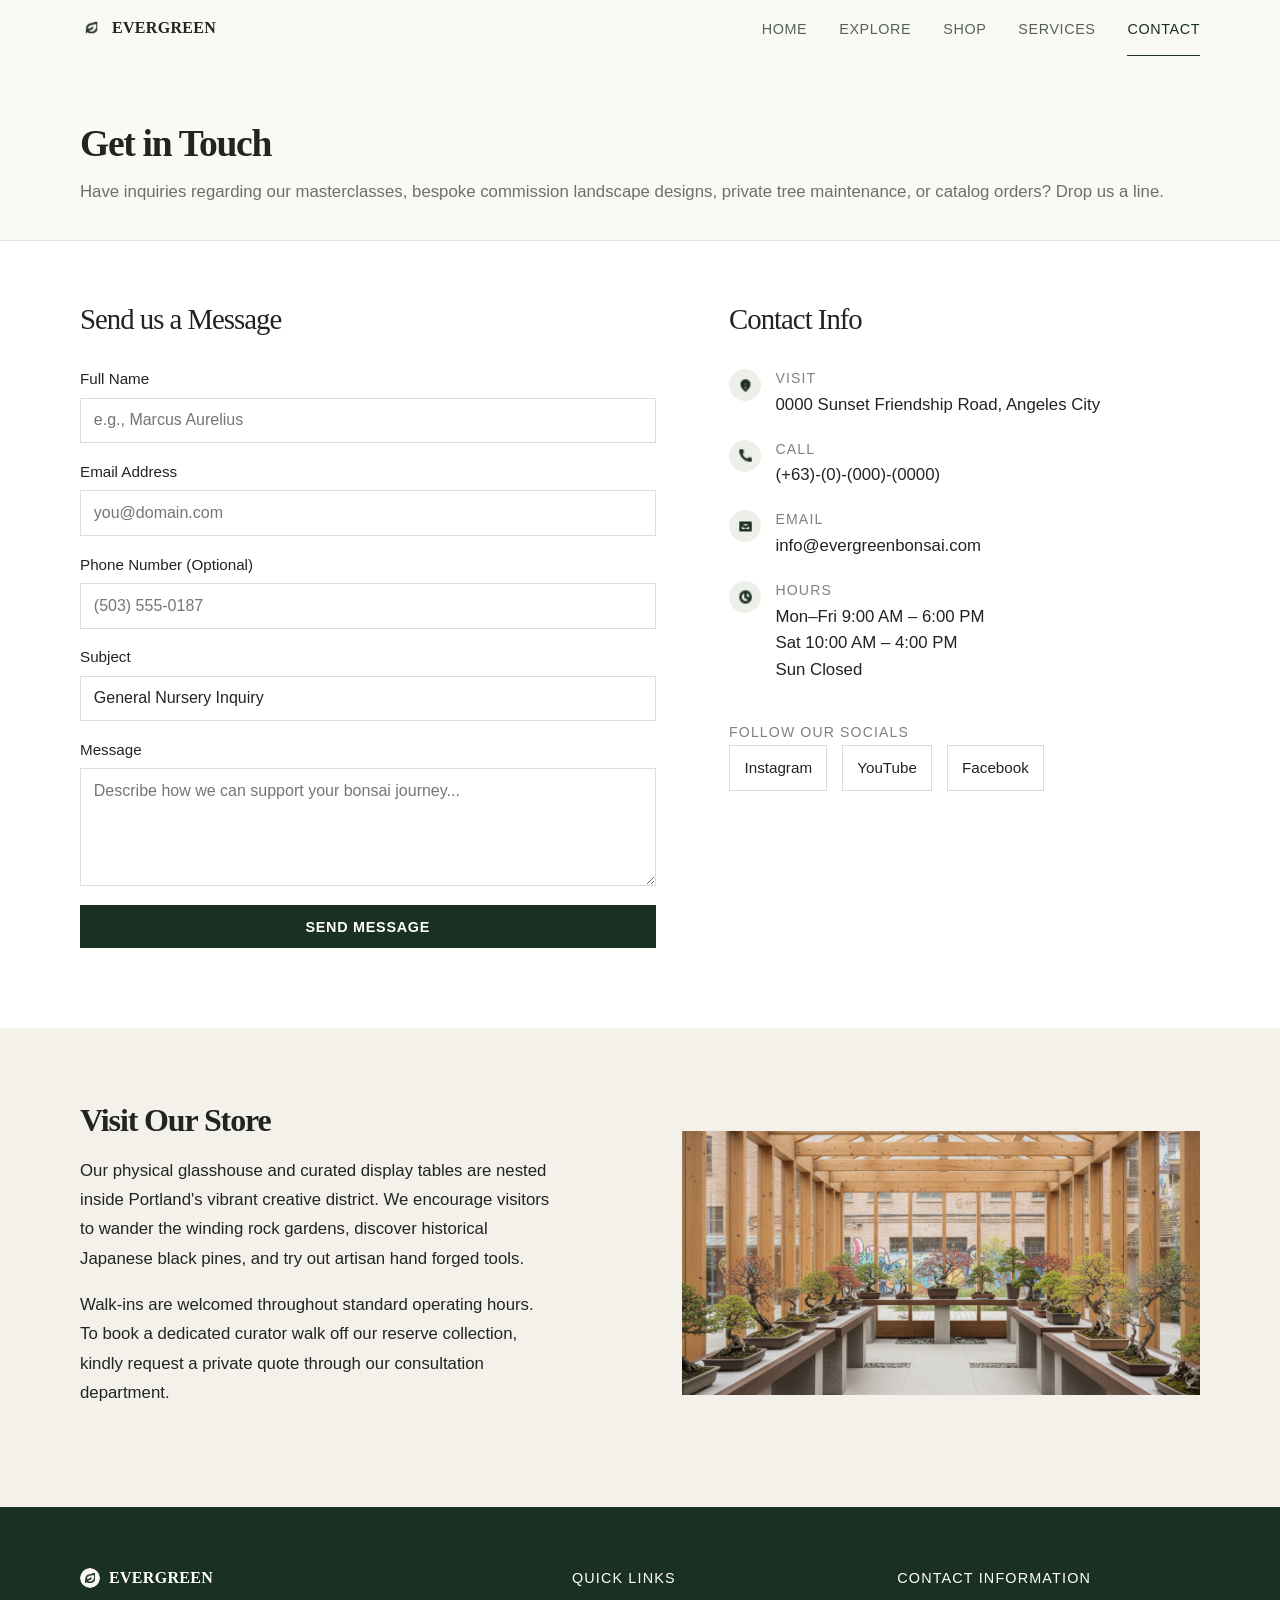
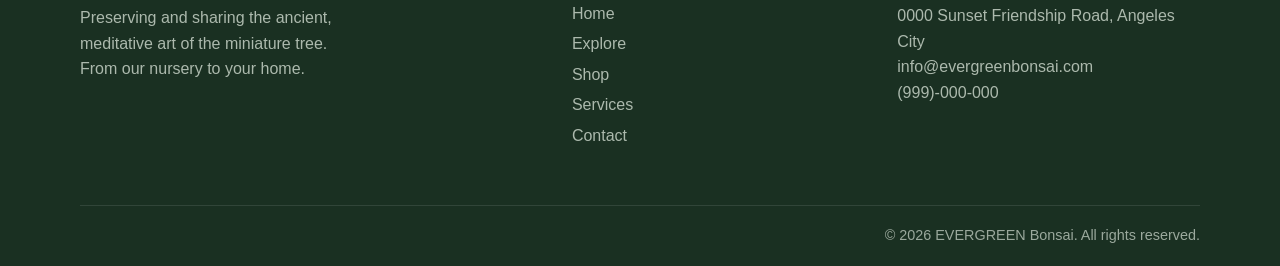
==== commit 5277ef21: "Update footer links for consistency across contact, services, and shop pages" ====
--- a/contact.html
+++ b/contact.html
@@ -11,7 +11,7 @@
     </div></section>
     <section class="visit-store"><div class="wrap visit-grid"><div><h2>Visit Our Store</h2><p>Our physical glasshouse and curated display tables are nested inside Portland's vibrant creative district. We encourage visitors to wander the winding rock gardens, discover historical Japanese black pines, and try out artisan hand forged tools.</p><p>Walk-ins are welcomed throughout standard operating hours. To book a dedicated curator walk off our reserve collection, kindly request a private quote through our consultation department.</p></div><img src="img/contact/Store.png" alt="Evergreen bonsai glasshouse store"></div></section>
   </main>
-  <footer class="site-footer"><div class="wrap footer-grid"><div><a class="brand footer-brand" href="index.html#top"><img src="img/home/logo.png" alt=""><span>EVERGREEN</span></a><p>Preserving and sharing the ancient, meditative art of the miniature tree. From our nursery to your home.</p></div><div><h3>Quick links</h3><a href="explore.html">Explore</a><a href="index.html#top">Home</a><a href="services.html">Learn</a><a href="shop.html">Shops</a><a href="contact.html">Contact</a></div><div><h3>Contact information</h3><p>0000 Sunset Friendship Road, Angeles City<br>info@evergreenbonsai.com<br>(999)-000-000</p></div></div><div class="wrap footer-bottom"><span>© <span id="year">2026</span> EVERGREEN Bonsai. All rights reserved.</span></div></footer>
+  <footer class="site-footer"><div class="wrap footer-grid"><div><a class="brand footer-brand" href="index.html#top"><img src="img/home/logo.png" alt=""><span>EVERGREEN</span></a><p>Preserving and sharing the ancient, meditative art of the miniature tree. From our nursery to your home.</p></div><div><h3>Quick links</h3><a href="#top">Home</a><a href="explore.html">Explore</a><a href="shop.html">Shop</a><a href="services.html">Services</a><a href="contact.html">Contact</a></div><div><h3>Contact information</h3><p>0000 Sunset Friendship Road, Angeles City<br>info@evergreenbonsai.com<br>(999)-000-000</p></div></div><div class="wrap footer-bottom"><span>© <span id="year">2026</span> EVERGREEN Bonsai. All rights reserved.</span></div></footer>
   <script src="script.js"></script>
   <script>document.querySelector('#contact-form').addEventListener('submit', (event) => { event.preventDefault(); document.querySelector('.form-status').textContent = 'Thank you — your message is ready to be reviewed.'; });</script>
 </body>
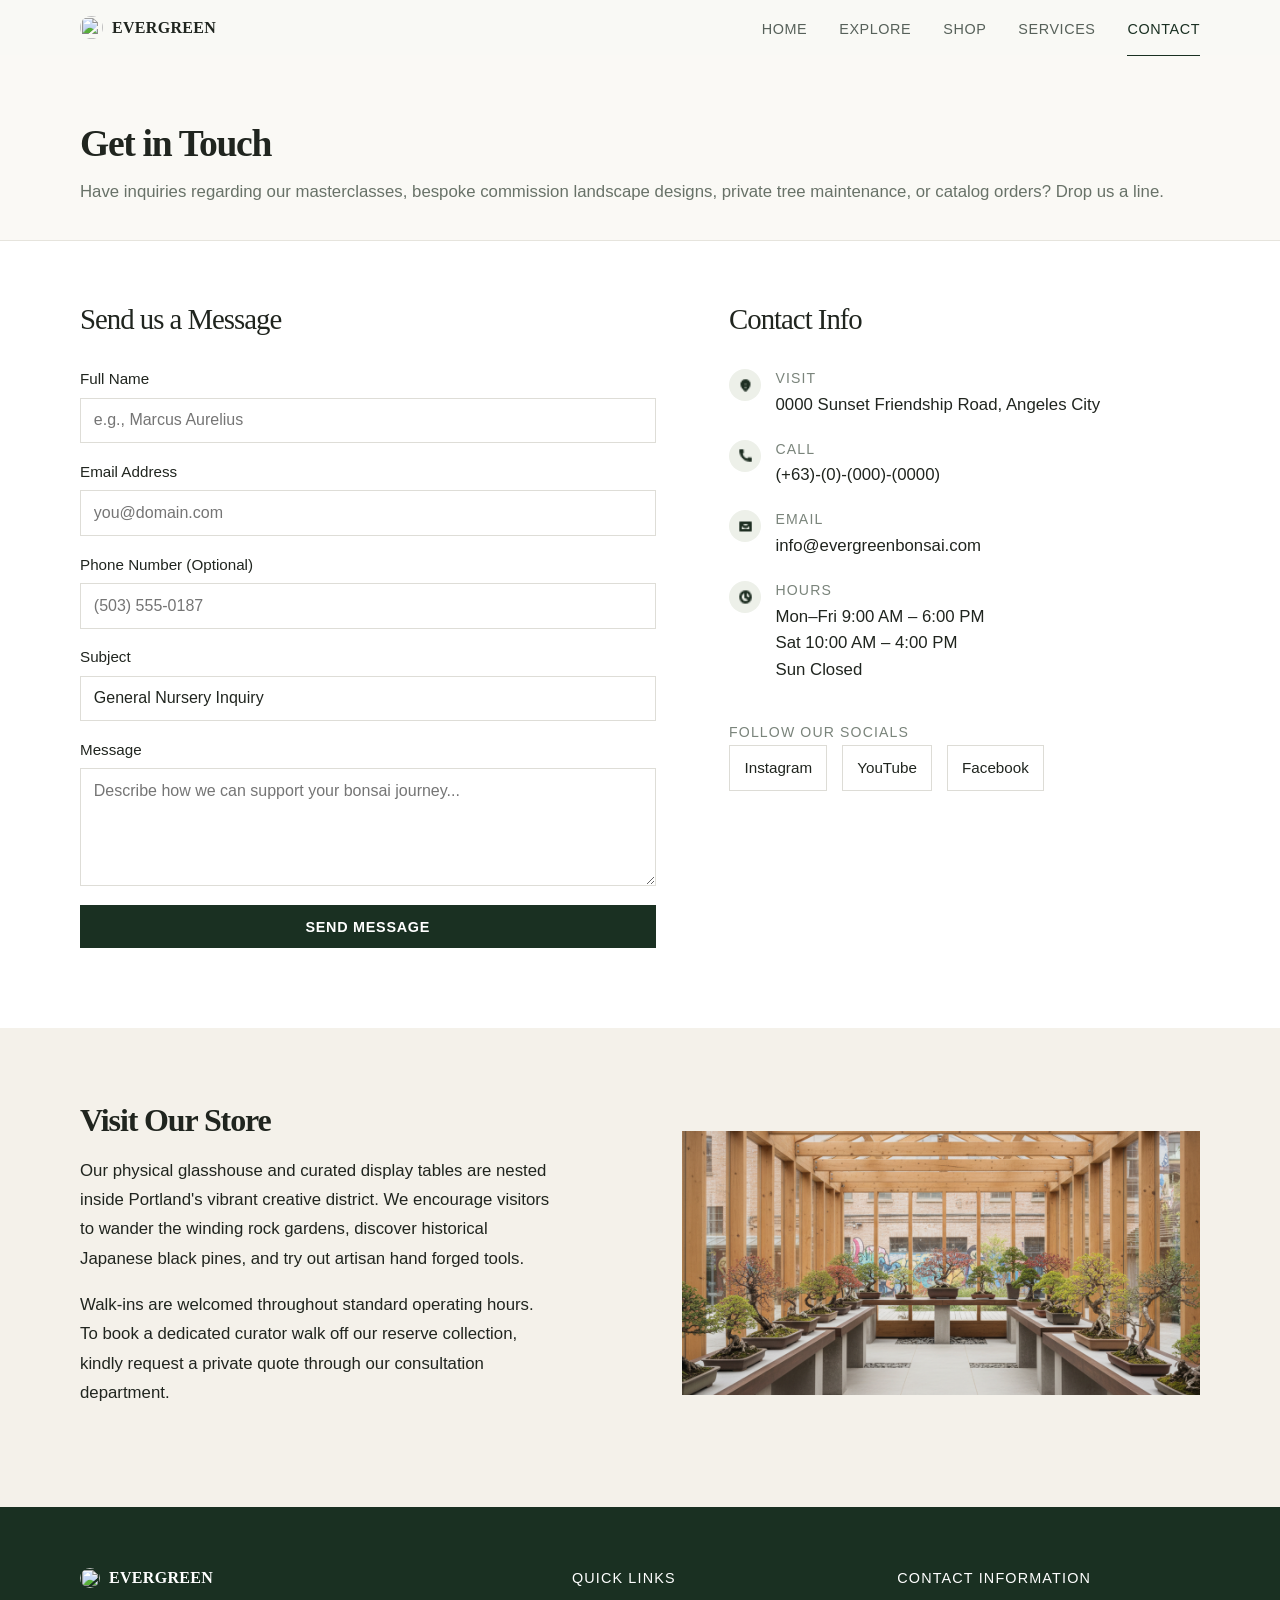
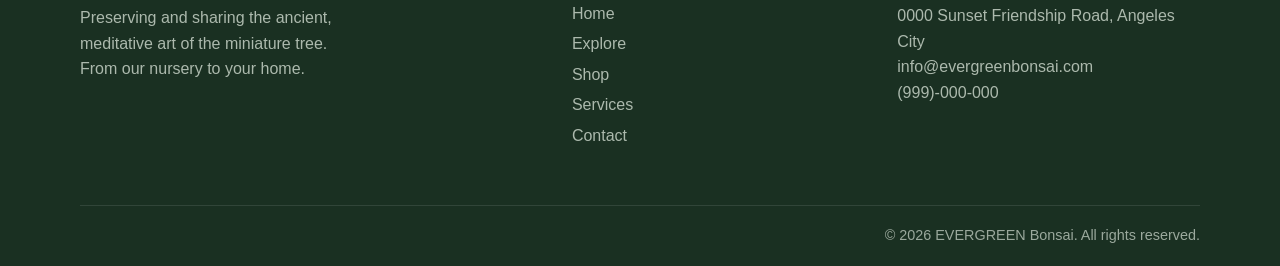
==== commit 0a16648a: "Add favicon link and update logo references in multiple HTML files" ====
--- a/contact.html
+++ b/contact.html
@@ -1,8 +1,8 @@
 <!doctype html>
 <html lang="en">
-<head><meta charset="UTF-8"><meta name="viewport" content="width=device-width, initial-scale=1.0"><meta name="description" content="Contact Evergreen Bonsai."><title>Get in Touch — Evergreen</title><link rel="stylesheet" href="styles.css"></head>
+<head><meta charset="UTF-8"><meta name="viewport" content="width=device-width, initial-scale=1.0"><meta name="description" content="Contact Evergreen Bonsai."><title>Get in Touch — Evergreen</title><link rel="icon" type="image/png" href="img/assets/logo-green.png"><link rel="stylesheet" href="styles.css"></head>
 <body class="catalog-page contact-page">
-  <header class="site-header"><a class="brand" href="index.html#top"><img src="img/home/logo.png" alt=""><span>EVERGREEN</span></a><button class="menu-toggle" type="button" aria-expanded="false" aria-controls="main-nav"><span></span><span></span><span></span><span class="sr-only">Open menu</span></button><nav id="main-nav" class="main-nav"><a class="mobile-nav-brand brand" href="index.html#top"><img src="img/home/logo.png" alt=""><span>EVERGREEN</span></a><a href="index.html#top">Home</a><a href="explore.html">Explore</a><a href="shop.html">Shop</a><a href="services.html">Services</a><a class="active" href="contact.html">Contact</a></nav></header>
+  <header class="site-header"><a class="brand" href="index.html#top"><img src="img/assets/logo-green.png" alt=""><span>EVERGREEN</span></a><button class="menu-toggle" type="button" aria-expanded="false" aria-controls="main-nav"><span></span><span></span><span></span><span class="sr-only">Open menu</span></button><nav id="main-nav" class="main-nav"><a class="mobile-nav-brand brand" href="index.html#top"><img src="img/assets/logo-green.png" alt=""><span>EVERGREEN</span></a><a href="index.html#top">Home</a><a href="explore.html">Explore</a><a href="shop.html">Shop</a><a href="services.html">Services</a><a class="active" href="contact.html">Contact</a></nav></header>
   <main>
     <section class="page-intro wrap contact-intro"><h1>Get in Touch</h1><p>Have inquiries regarding our masterclasses, bespoke commission landscape designs, private tree maintenance, or catalog orders? Drop us a line.</p></section>
     <section class="contact-main"><div class="wrap contact-grid">
@@ -11,7 +11,7 @@
     </div></section>
     <section class="visit-store"><div class="wrap visit-grid"><div><h2>Visit Our Store</h2><p>Our physical glasshouse and curated display tables are nested inside Portland's vibrant creative district. We encourage visitors to wander the winding rock gardens, discover historical Japanese black pines, and try out artisan hand forged tools.</p><p>Walk-ins are welcomed throughout standard operating hours. To book a dedicated curator walk off our reserve collection, kindly request a private quote through our consultation department.</p></div><img src="img/contact/Store.png" alt="Evergreen bonsai glasshouse store"></div></section>
   </main>
-  <footer class="site-footer"><div class="wrap footer-grid"><div><a class="brand footer-brand" href="index.html#top"><img src="img/home/logo.png" alt=""><span>EVERGREEN</span></a><p>Preserving and sharing the ancient, meditative art of the miniature tree. From our nursery to your home.</p></div><div><h3>Quick links</h3><a href="#top">Home</a><a href="explore.html">Explore</a><a href="shop.html">Shop</a><a href="services.html">Services</a><a href="contact.html">Contact</a></div><div><h3>Contact information</h3><p>0000 Sunset Friendship Road, Angeles City<br>info@evergreenbonsai.com<br>(999)-000-000</p></div></div><div class="wrap footer-bottom"><span>© <span id="year">2026</span> EVERGREEN Bonsai. All rights reserved.</span></div></footer>
+  <footer class="site-footer"><div class="wrap footer-grid"><div><a class="brand footer-brand" href="index.html#top"><img src="img/assets/logo-white.png" alt=""><span>EVERGREEN</span></a><p>Preserving and sharing the ancient, meditative art of the miniature tree. From our nursery to your home.</p></div><div><h3>Quick links</h3><a href="#top">Home</a><a href="explore.html">Explore</a><a href="shop.html">Shop</a><a href="services.html">Services</a><a href="contact.html">Contact</a></div><div><h3>Contact information</h3><p>0000 Sunset Friendship Road, Angeles City<br>info@evergreenbonsai.com<br>(999)-000-000</p></div></div><div class="wrap footer-bottom"><span>© <span id="year">2026</span> EVERGREEN Bonsai. All rights reserved.</span></div></footer>
   <script src="script.js"></script>
   <script>document.querySelector('#contact-form').addEventListener('submit', (event) => { event.preventDefault(); document.querySelector('.form-status').textContent = 'Thank you — your message is ready to be reviewed.'; });</script>
 </body>
